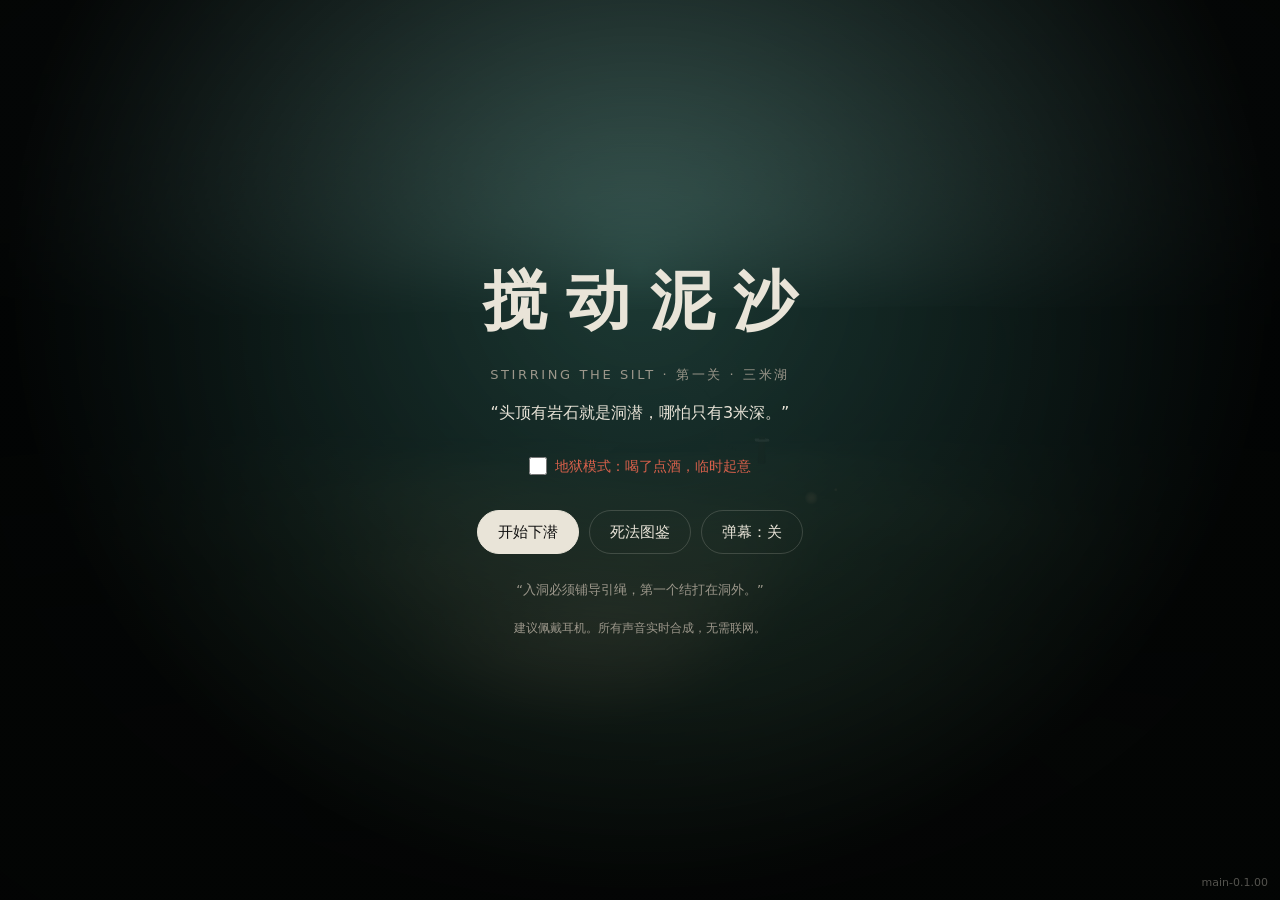
==== index.html @ 17881282 "main-0.1.00：第一关「三米湖」可玩原型首版 改动： - 第一人称洞潜恐怖模拟原型：标题、潜前简报、洞外湖面、2–3.5 米深的洞穴主通道与岔洞、限制区、相机房间。 - 系统：气体与三分之一线" ====
<!doctype html>
<html lang="zh-CN">
  <head>
    <meta charset="utf-8" />
    <meta name="viewport" content="width=device-width, initial-scale=1" />
    <title>搅动泥沙 · 第一关 三米湖 · main-0.1.00</title>
    <style>
:root {
  --ink: #e9e4d8;
  --ink2: #9c978b;
  --bg: #050807;
  --panel: rgba(12, 16, 15, 0.86);
  --line: rgba(233, 228, 216, 0.18);
  --warn: #e0a24a;
  --bad: #d9614c;
  --good: #7fbf8a;
  --font: "PingFang SC", "Hiragino Sans GB", "Microsoft YaHei", "Noto Sans CJK SC", system-ui, sans-serif;
}
* { box-sizing: border-box; }
html, body { margin: 0; height: 100%; background: var(--bg); color: var(--ink); font: 15px/1.6 var(--font); overflow: hidden; user-select: none; }
#view, #view canvas { position: fixed; inset: 0; width: 100%; height: 100%; display: block; }
.ov { position: fixed; inset: 0; pointer-events: none; }
#whiteout { background: rgb(150, 128, 92); opacity: 0; mix-blend-mode: screen; }
#vignette { background: radial-gradient(ellipse at center, transparent 40%, rgba(0, 0, 0, 0.95) 100%); opacity: 0.5; }
#redpulse { background: radial-gradient(ellipse at center, transparent 45%, rgba(120, 0, 0, 0.8) 100%); opacity: 0; }
#fade { background: #000; opacity: 0; transition: opacity 1.2s; }
#hud { position: fixed; inset: 0; pointer-events: none; display: none; }
#hud.on { display: block; }
#status { position: absolute; left: 18px; bottom: 16px; font-size: 13px; color: var(--ink2); line-height: 1.7; text-shadow: 0 1px 2px #000; }
#status b { color: var(--ink); font-weight: 500; }
#msg { position: absolute; left: 50%; bottom: 18%; transform: translateX(-50%); max-width: 70vw; text-align: center; font-size: 17px; text-shadow: 0 1px 4px #000; transition: opacity 0.6s; }
#prompt { position: absolute; left: 50%; top: 58%; transform: translateX(-50%); font-size: 14px; padding: 4px 12px; border: 1px solid var(--line); border-radius: 99px; background: rgba(0, 0, 0, 0.45); display: none; }
#reticle { position: absolute; left: 50%; top: 50%; width: 4px; height: 4px; margin: -2px; border-radius: 50%; background: rgba(233, 228, 216, 0.5); }
#hand { position: absolute; right: 22px; bottom: 18px; font-size: 13px; padding: 6px 12px; border-radius: 99px; border: 1px solid var(--line); background: rgba(0, 0, 0, 0.5); display: none; }
#gauge { position: absolute; left: 50%; top: 50%; transform: translate(-50%, -50%); display: none; background: var(--panel); border: 1px solid var(--line); border-radius: 24px; padding: 18px 22px; text-align: center; }
#gauge.on { display: block; }
#gauge .row { display: flex; gap: 22px; justify-content: center; margin-top: 8px; font-size: 13px; color: var(--ink2); }
#gauge .row b { display: block; font-size: 20px; color: var(--ink); font-weight: 500; font-variant-numeric: tabular-nums; }
#danmaku { position: fixed; left: 0; right: 0; top: 6%; height: 34%; pointer-events: none; overflow: hidden; }
.dm { position: absolute; left: 100%; white-space: nowrap; font-size: 18px; color: #fff; text-shadow: 0 0 3px #000, 0 1px 2px #000; opacity: 0.85; will-change: transform; }
#toasts { position: fixed; right: 18px; top: 18px; display: flex; flex-direction: column; gap: 8px; pointer-events: none; z-index: 30; }
.toast { background: var(--panel); border: 1px solid var(--line); border-radius: 14px; padding: 10px 14px; min-width: 220px; animation: tin 0.4s ease-out; }
.toast small { display: block; color: var(--ink2); font-size: 12px; }
.toast .k { font-size: 12px; color: var(--warn); letter-spacing: 0.1em; }
@keyframes tin { from { transform: translateX(30px); opacity: 0; } }
.screen { position: fixed; inset: 0; display: none; align-items: center; justify-content: center; background: rgba(3, 5, 5, 0.78); z-index: 20; overflow-y: auto; padding: 24px; }
.screen.on { display: flex; }
#title { background: radial-gradient(ellipse at 50% 30%, rgba(30, 60, 55, 0.5), rgba(2, 3, 3, 0.96) 70%); }
.panel { background: var(--panel); border: 1px solid var(--line); border-radius: 24px; padding: 28px 32px; max-width: 760px; width: 100%; margin: auto; }
.bare { text-align: center; max-width: 640px; }
h1 { font-size: 64px; letter-spacing: 0.3em; margin: 0 0 4px; font-weight: 600; text-indent: 0.3em; }
h2 { font-size: 24px; margin: 0 0 12px; font-weight: 600; }
h3 { font-size: 15px; margin: 18px 0 6px; color: var(--ink2); font-weight: 500; }
.sub { color: var(--ink2); letter-spacing: 0.2em; font-size: 13px; }
.btns { display: flex; flex-wrap: wrap; gap: 10px; justify-content: center; margin-top: 22px; }
button { font: inherit; color: var(--ink); background: transparent; border: 1px solid var(--line); border-radius: 99px; padding: 9px 20px; min-height: 44px; cursor: pointer; }
button:hover { border-color: var(--ink); }
button.pri { background: var(--ink); color: #111; border-color: var(--ink); }
button.hell { border-color: var(--bad); color: var(--bad); }
.tip { margin-top: 26px; color: var(--ink2); font-size: 13px; min-height: 2em; }
.brief p { margin: 0 0 10px; }
.keys { display: grid; grid-template-columns: auto 1fr auto 1fr; gap: 4px 12px; font-size: 13px; color: var(--ink2); margin-top: 10px; }
kbd { font: 12px ui-monospace, monospace; border: 1px solid var(--line); border-radius: 6px; padding: 1px 6px; color: var(--ink); white-space: nowrap; }
.note { font-size: 12px; color: var(--ink2); }
.poem { list-style: none; padding: 0; margin: 0; }
.poem li { padding: 3px 0; font-size: 15px; }
.poem li.lock { color: #4f4c45; }
.poem li.lock small { color: var(--ink2); font-size: 12px; margin-left: 8px; }
.poem li.new { color: var(--warn); }
.poem li.later { color: #6d695f; font-size: 13px; }
.poem .bar { display: inline-block; vertical-align: middle; width: min(22em, 80%); height: 1.05em; border-radius: 4px; background: #1d211f; border: 1px solid #2c312e; }
.credit { font-size: 12px; color: var(--ink2); margin: 10px 0 0; }
.motto { margin: 14px 0 0; font-size: 16px; }
.hellchk { display: inline-flex; align-items: center; gap: 8px; margin-top: 18px; min-height: 44px; font-size: 14px; color: var(--bad); cursor: pointer; }
.hellchk input { width: 18px; height: 18px; accent-color: var(--bad); margin: 0; }
.bigdepth { margin: 8px 0 6px; font-size: 13px; color: var(--ink2); }
.bigdepth b { display: block; font-size: 56px; line-height: 1.1; font-weight: 600; color: var(--ink); font-variant-numeric: tabular-nums; }
.stats { display: flex; flex-wrap: wrap; gap: 18px; margin: 10px 0 4px; }
.stats div { font-size: 12px; color: var(--ink2); }
.stats b { display: block; font-size: 22px; color: var(--ink); font-weight: 500; }
#map { width: 100%; height: 300px; border-radius: 16px; background: #0b100f; border: 1px solid var(--line); display: block; }
.legend { display: flex; flex-wrap: wrap; gap: 14px; font-size: 12px; color: var(--ink2); margin-top: 6px; }
.legend i { display: inline-block; width: 14px; height: 3px; vertical-align: middle; margin-right: 5px; }
.mist { padding-left: 18px; margin: 4px 0; }
.mist li { margin: 3px 0; }
.achs { display: grid; grid-template-columns: repeat(auto-fill, minmax(200px, 1fr)); gap: 8px; }
.achs div { font-size: 13px; border: 1px solid var(--line); border-radius: 12px; padding: 8px 10px; color: #55524b; }
.achs div.ok { color: var(--ink); }
.achs small { display: block; font-size: 12px; color: var(--ink2); }
#lockhint { position: fixed; left: 50%; top: 14px; transform: translateX(-50%); font-size: 12px; color: var(--ink2); background: rgba(0, 0, 0, 0.55); padding: 4px 12px; border-radius: 99px; display: none; z-index: 10; }
.tog { font-size: 13px; color: var(--ink2); margin-top: 12px; }
@media (max-width: 640px) { h1 { font-size: 40px; } .panel { padding: 20px; } .keys { grid-template-columns: auto 1fr; } }

    </style>
  </head>
  <body>
    <div id="view"></div>
    <div class="ov" id="whiteout"></div>
    <div class="ov" id="vignette"></div>
    <div class="ov" id="redpulse"></div>
    <div class="ov" id="fade"></div>
    <div id="lockhint">无法锁定鼠标：按住鼠标拖动转头，或使用方向键</div>

    <div id="hud">
      <div id="reticle"></div>
      <div id="status"></div>
      <div id="msg"></div>
      <div id="prompt"></div>
      <div id="hand">✋ 握着导线 · W 朝出口 / S 朝线轮</div>
      <div id="gauge">
        <canvas id="spg" width="220" height="220"></canvas>
        <div class="row">
          <div><b id="g-depth">0.0</b>深度 m</div>
          <div><b id="g-time">0:00</b>潜水时间</div>
          <div><b id="g-hr">70</b>心率</div>
        </div>
      </div>
    </div>
    <div id="danmaku"></div>
    <div id="toasts"></div>

    <section class="screen on" id="title">
      <div class="bare">
        <h1>搅动泥沙</h1>
        <p class="sub">STIRRING THE SILT · 第一关 · 三米湖</p>
        <p class="motto">“头顶有岩石就是洞潜，哪怕只有3米深。”</p>
        <label class="hellchk"><input type="checkbox" id="hell-chk" />地狱模式：喝了点酒，临时起意</label>
        <div class="btns">
          <button class="pri" data-act="start">开始下潜</button>
          <button data-act="codex">死法图鉴</button>
          <button data-act="danmaku" class="dmbtn">弹幕：开</button>
        </div>
        <p class="tip" id="title-tip"></p>
        <p class="ver" style="position:fixed;right:12px;bottom:8px;font-size:11px;opacity:.35;margin:0">main-0.1.00</p>
        <p class="note">建议佩戴耳机。所有声音实时合成，无需联网。</p>
      </div>
    </section>

    <section class="screen" id="brief">
      <div class="panel brief">
        <h2 id="brief-h">任务简报</h2>
        <div id="brief-body"></div>
        <div class="keys">
          <kbd>W A S D</kbd><span>游动（朝视线方向）</span>
          <kbd>鼠标</kbd><span>转头</span>
          <kbd>空格 / Shift</kbd><span>上升 / 下沉</span>
          <kbd>F</kbd><span>切换蛙踢 / 剪踢</span>
          <kbd>Tab（按住）</kbd><span>看压力表</span>
          <kbd>E</kbd><span>系导线 / 拾取</span>
          <kbd>Q（按住）</kbd><span>摸线</span>
          <kbd>R（按住）</kbd><span>慢呼吸</span>
          <kbd>L</kbd><span>开关头灯</span>
          <kbd>B</kbd><span>弹幕开关</span>
          <kbd>Esc</kbd><span>暂停</span>
          <kbd>方向键</kbd><span>转头（备用）</span>
        </div>
        <div class="btns"><button class="pri" data-act="dive">入水</button><button data-act="title">返回</button></div>
      </div>
    </section>

    <section class="screen" id="pause">
      <div class="bare">
        <h2>暂停</h2>
        <p class="note">水下的时间也停了。只有这里。</p>
        <div class="btns">
          <button class="pri" data-act="resume">继续</button>
          <button data-act="restart">重新下潜</button>
          <button data-act="codex">死法图鉴</button>
          <button data-act="danmaku" class="dmbtn">弹幕：开</button>
          <button data-act="title">返回标题</button>
        </div>
        <p class="tip" id="pause-tip"></p>
      </div>
    </section>

    <section class="screen" id="recap">
      <div class="panel">
        <p class="sub" id="recap-kind"></p>
        <h2 id="recap-title"></h2>
        <div class="bigdepth"><b id="recap-depth">0.0 米</b>最大深度</div>
        <div class="stats" id="recap-stats"></div>
        <canvas id="map" width="1400" height="600"></canvas>
        <div class="legend">
          <span><i style="background:#3a4541"></i>洞穴</span>
          <span><i style="background:#e0a24a"></i>你的路线</span>
          <span><i style="background:#fff"></i>导线</span>
          <span><i style="background:#c98a5a"></i>能见度归零</span>
          <span>◆ 相机 · ● 终点 · ▲ 警示牌 · ✕ 越过三分之一</span>
        </div>
        <h3>关键失误</h3>
        <ul class="mist" id="recap-mist"></ul>
        <h3>本次解锁的诗行</h3>
        <ul class="poem" id="recap-poem"></ul>
        <p class="note" id="recap-note" hidden>真实洞潜需要专门的洞潜培训与证书。</p>
        <div class="btns">
          <button class="pri" data-act="restart">再潜一次</button>
          <button data-act="codex">死法图鉴</button>
          <button data-act="title">返回标题</button>
        </div>
      </div>
    </section>

    <section class="screen" id="codex">
      <div class="panel">
        <h2>死法图鉴</h2>
        <ul class="poem" id="codex-poem"></ul>
        <p class="credit">打油诗来自网友创作</p>
        <h3>成就</h3>
        <div class="achs" id="codex-achs"></div>
        <div class="btns"><button class="pri" data-act="back">返回</button></div>
      </div>
    </section>

    <script src="three.classic.js"></script>
    <script src="game.js"></script>
  </body>
</html>
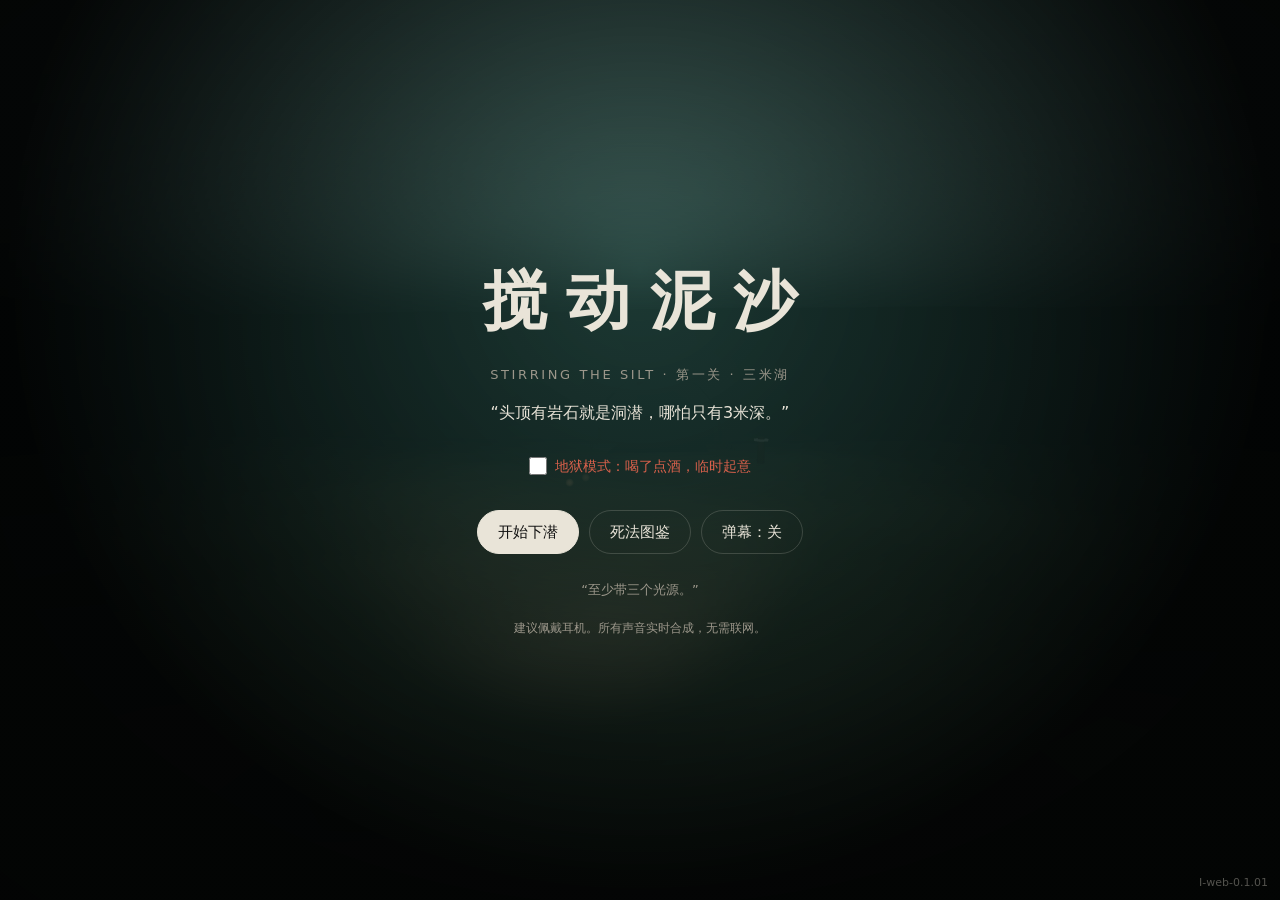
==== commit 2ff45dce: "I-web-0.1.01：踢腿系统重做（真实洞潜技术），弹幕换成 B 站真实弹幕 改动： - 去掉 F 切换蛙踢/剪踢。W 默认蛙踢前进，松开会滑行（不踢时阻力从 1.6 降到 0.9）。 - 按住 " ====
--- a/index.html
+++ b/index.html
@@ -3,7 +3,7 @@
   <head>
     <meta charset="utf-8" />
     <meta name="viewport" content="width=device-width, initial-scale=1" />
-    <title>搅动泥沙 · 第一关 三米湖 · main-0.1.00</title>
+    <title>搅动泥沙 · 第一关 三米湖 · I-web-0.1.01</title>
     <style>
 :root {
   --ink: #e9e4d8;
@@ -131,7 +131,7 @@
           <button data-act="danmaku" class="dmbtn">弹幕：开</button>
         </div>
         <p class="tip" id="title-tip"></p>
-        <p class="ver" style="position:fixed;right:12px;bottom:8px;font-size:11px;opacity:.35;margin:0">main-0.1.00</p>
+        <p class="ver" style="position:fixed;right:12px;bottom:8px;font-size:11px;opacity:.35;margin:0">I-web-0.1.01</p>
         <p class="note">建议佩戴耳机。所有声音实时合成，无需联网。</p>
       </div>
     </section>
@@ -141,10 +141,12 @@
         <h2 id="brief-h">任务简报</h2>
         <div id="brief-body"></div>
         <div class="keys">
-          <kbd>W A S D</kbd><span>游动（朝视线方向）</span>
+          <kbd>W</kbd><span>蛙踢前进（松开会滑行）</span>
+          <kbd>Shift + W</kbd><span>剪踢冲刺：快，但贴着淤泥会扬沙</span>
+          <kbd>S</kbd><span>倒踢：慢慢后退，不扬沙</span>
+          <kbd>A / D</kbd><span>直升机转身：原地转向</span>
           <kbd>鼠标</kbd><span>转头</span>
-          <kbd>空格 / Shift</kbd><span>上升 / 下沉</span>
-          <kbd>F</kbd><span>切换蛙踢 / 剪踢</span>
+          <kbd>空格 / C</kbd><span>上升 / 下沉</span>
           <kbd>Tab（按住）</kbd><span>看压力表</span>
           <kbd>E</kbd><span>系导线 / 拾取</span>
           <kbd>Q（按住）</kbd><span>摸线</span>
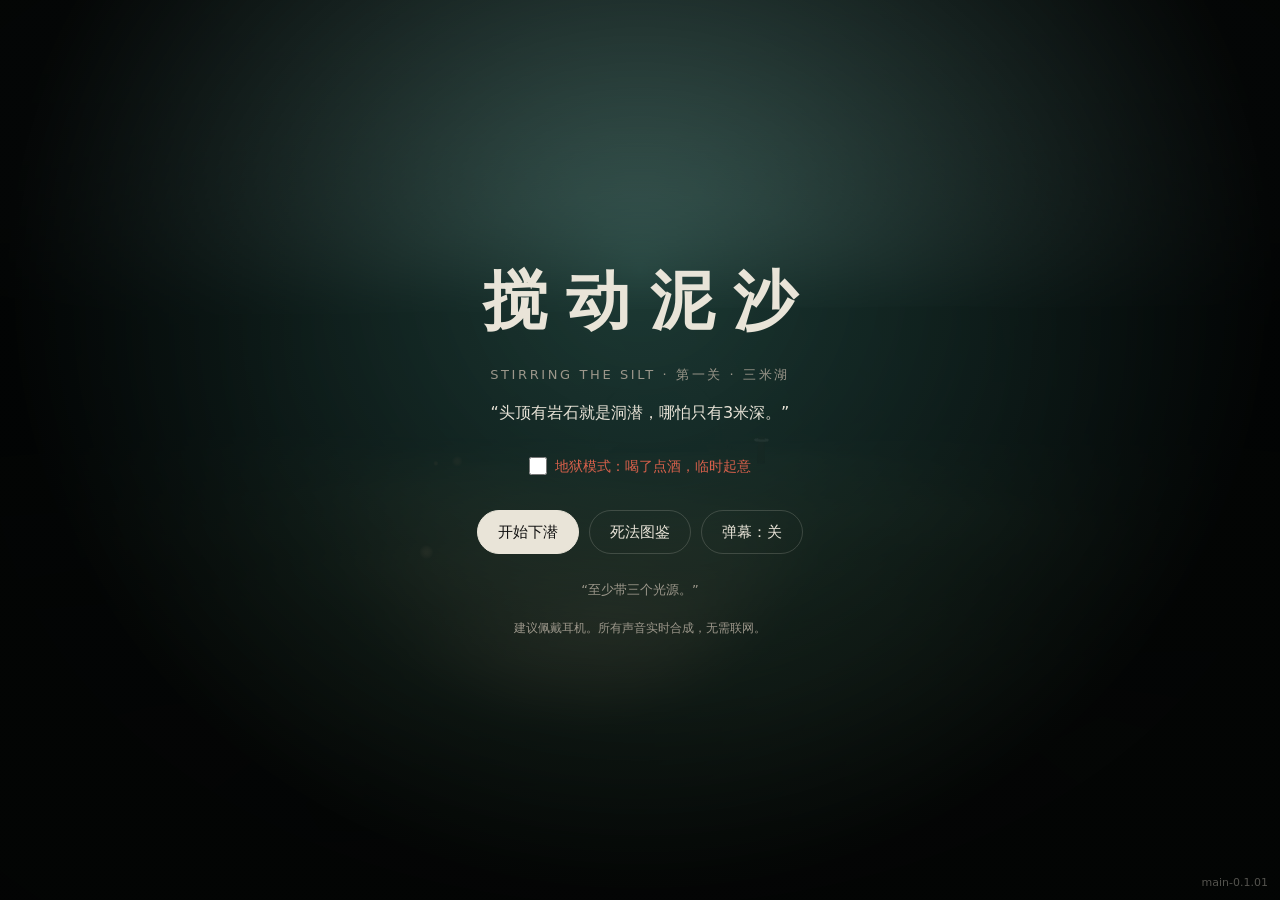
==== commit 136a804e: "main-0.1.01-from I-web-0.1.01 合并 I-web-0.1.01 到 main（用户确认）。  改动（来自 I-web-0.1.01）： - 踢腿系统重做：去掉 F 切换；W" ====
--- a/index.html
+++ b/index.html
@@ -3,7 +3,7 @@
   <head>
     <meta charset="utf-8" />
     <meta name="viewport" content="width=device-width, initial-scale=1" />
-    <title>搅动泥沙 · 第一关 三米湖 · I-web-0.1.01</title>
+    <title>搅动泥沙 · 第一关 三米湖 · main-0.1.01</title>
     <style>
 :root {
   --ink: #e9e4d8;
@@ -131,7 +131,7 @@
           <button data-act="danmaku" class="dmbtn">弹幕：开</button>
         </div>
         <p class="tip" id="title-tip"></p>
-        <p class="ver" style="position:fixed;right:12px;bottom:8px;font-size:11px;opacity:.35;margin:0">I-web-0.1.01</p>
+        <p class="ver" style="position:fixed;right:12px;bottom:8px;font-size:11px;opacity:.35;margin:0">main-0.1.01</p>
         <p class="note">建议佩戴耳机。所有声音实时合成，无需联网。</p>
       </div>
     </section>
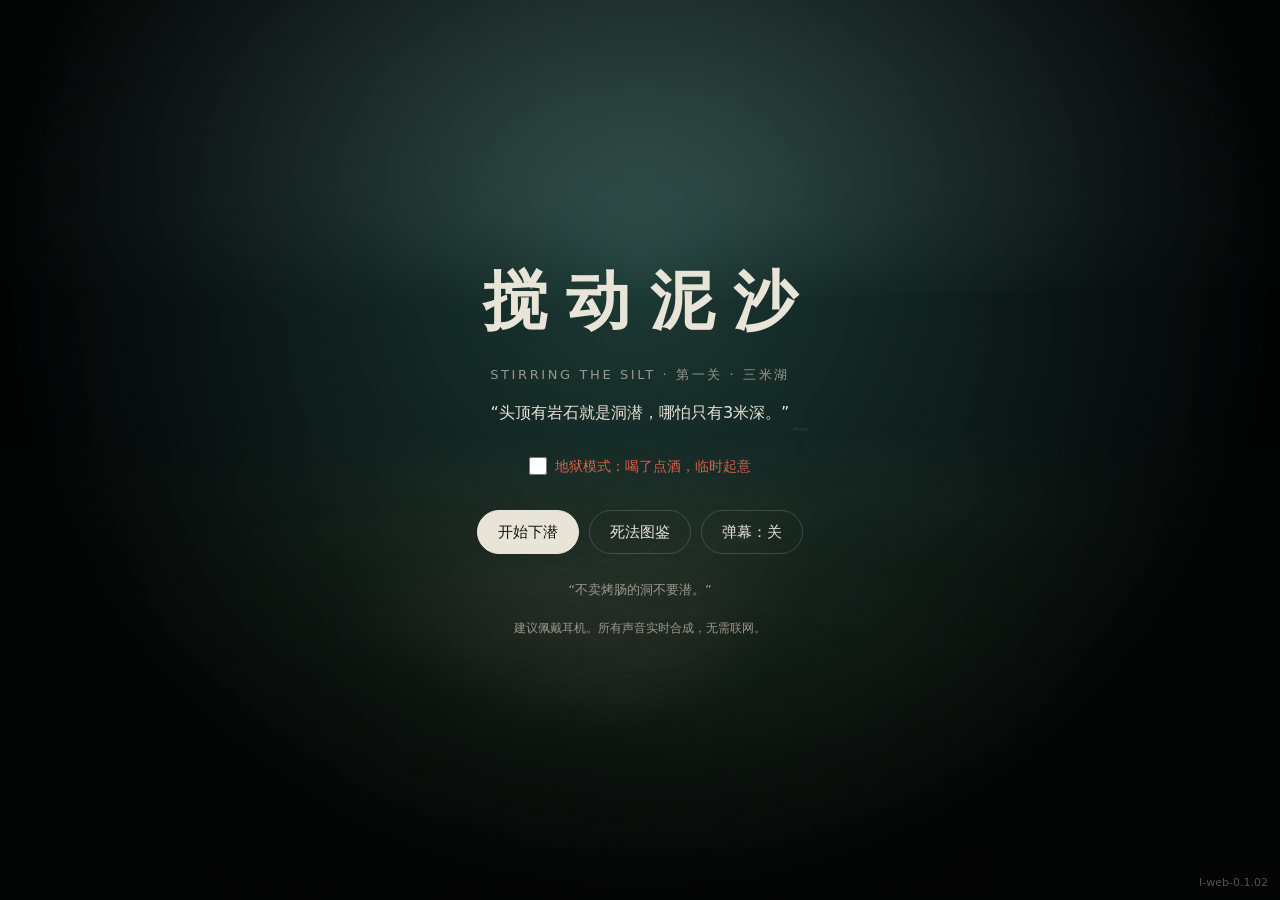
==== commit 760d0f32: "I-web-0.1.02：岩壁建模精细化（石灰岩溶洞细节、碎石与塌落巨石） 改动： - 岩壁网格加密：每 0.16 米一圈、每圈 84 段（原来 0.5 米、30 段），去掉原先大幅度噪声造成的大块尖" ====
--- a/index.html
+++ b/index.html
@@ -3,7 +3,7 @@
   <head>
     <meta charset="utf-8" />
     <meta name="viewport" content="width=device-width, initial-scale=1" />
-    <title>搅动泥沙 · 第一关 三米湖 · main-0.1.01</title>
+    <title>搅动泥沙 · 第一关 三米湖 · I-web-0.1.02</title>
     <style>
 :root {
   --ink: #e9e4d8;
@@ -131,7 +131,7 @@
           <button data-act="danmaku" class="dmbtn">弹幕：开</button>
         </div>
         <p class="tip" id="title-tip"></p>
-        <p class="ver" style="position:fixed;right:12px;bottom:8px;font-size:11px;opacity:.35;margin:0">main-0.1.01</p>
+        <p class="ver" style="position:fixed;right:12px;bottom:8px;font-size:11px;opacity:.35;margin:0">I-web-0.1.02</p>
         <p class="note">建议佩戴耳机。所有声音实时合成，无需联网。</p>
       </div>
     </section>
